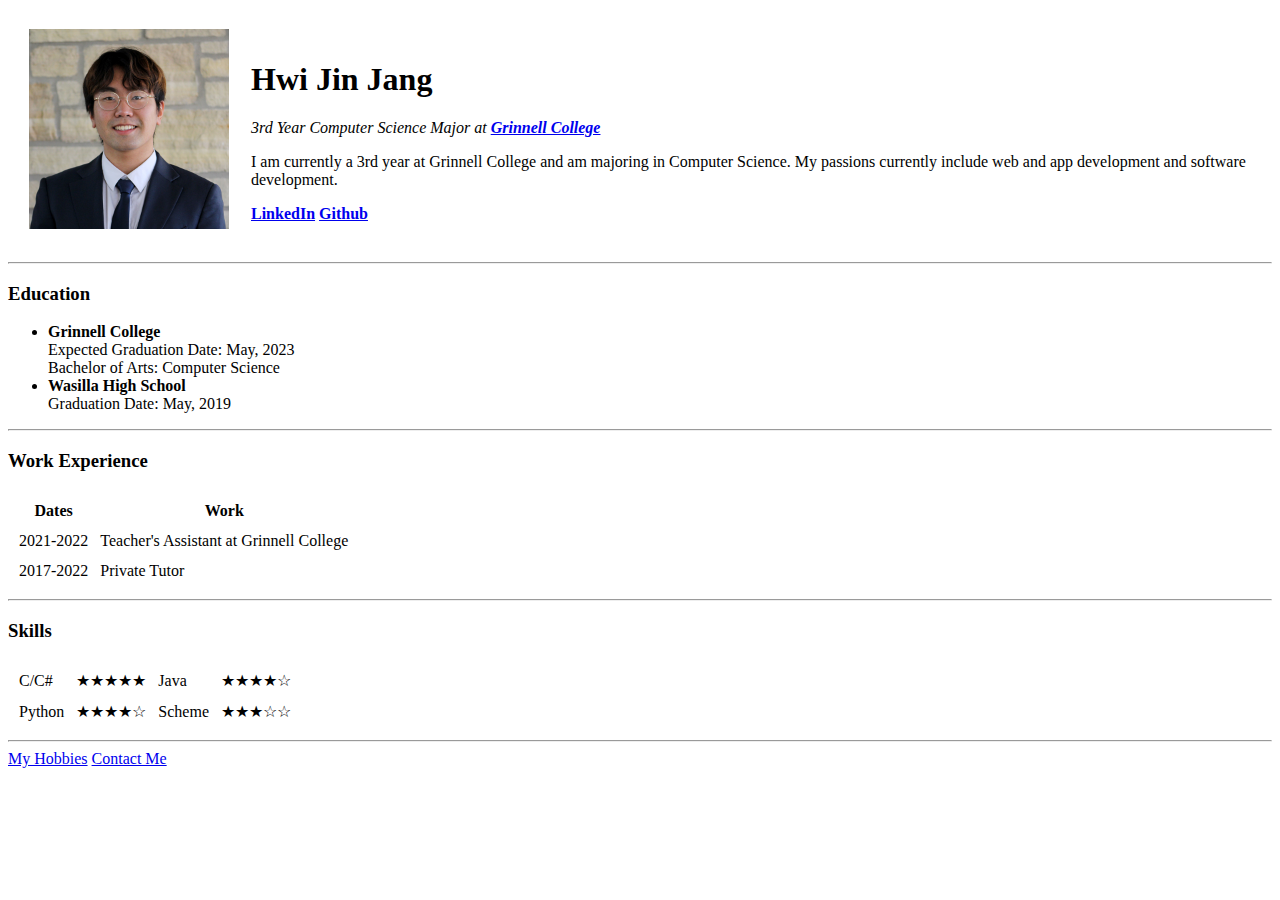
==== index.html @ 5e9c6393 "Add initial CV website files" ====
<!DOCTYPE html>

<html lang="en" dir="ltr">
<!-- lang is for language and dir is for direction-->

<head>
  <meta charset="utf-8"> <!-- Just always set this to utf-8-->
  <title>Hwi Jin Jang's Personal Site</title>
</head>

<body>
  <table cellspacing="20">
    <tr>
      <td><img src="images/portrait.jpg" alt="Hwi Jin profile picture" width="200" size="200"></td>
      <td>  <h1>Hwi Jin Jang</h1>
        <p><em>3rd Year Computer Science Major at <strong><a href="https://www.grinnell.edu/">Grinnell College</strong></em></a></p>
        <p>I am currently a 3rd year at Grinnell College and am majoring in Computer Science.
          My passions currently include web and app development and software development.</p>
          <strong><a href="https://www.linkedin.com/in/hwijinjang/">LinkedIn</a></strong>
          <strong><a href="https://github.com/Jang-HwiJin">Github</a><br></strong></td>
    </tr>
  </table>
  <hr>

  <h3><strong>Education</strong></h3>
  <ul>
    <li><strong>Grinnell College</strong><br>
      Expected Graduation Date: May, 2023<br>
      Bachelor of Arts: Computer Science</li>
    <li><strong>Wasilla High School</strong><br>
      Graduation Date: May, 2019<br></li>
  </ul>

  <hr>

  <h3>Work Experience</h3>
  <table cellspacing="10">
    <thead>
      <tr>
        <th>Dates</th>
        <th>Work</th>
      </tr>
    </thead>
    <tbody>
      <tr>
        <td>2021-2022</td>
        <td>Teacher's Assistant at Grinnell College</td>
      </tr>
      <tr>
        <td>2017-2022</td>
        <td>Private Tutor</td>
      </tr>
    </tbody>
  </table>

  <hr>

  <h3>Skills</h3>
  <table cellspacing="10">
    <tr>
      <td>C/C#</td>
      <td>★★★★★</td>
      <td>Java</td>
      <td>★★★★☆</td>
    </tr>
    <tr>
      <td>Python</td>
      <td>★★★★☆</td>
      <td>Scheme</td>
      <td>★★★☆☆</td>
    </tr>
  </table>

  <hr>

  <a href="hobbies.html">My Hobbies</a>
  <a href="contact.html">Contact Me</a>
</body>

</html>
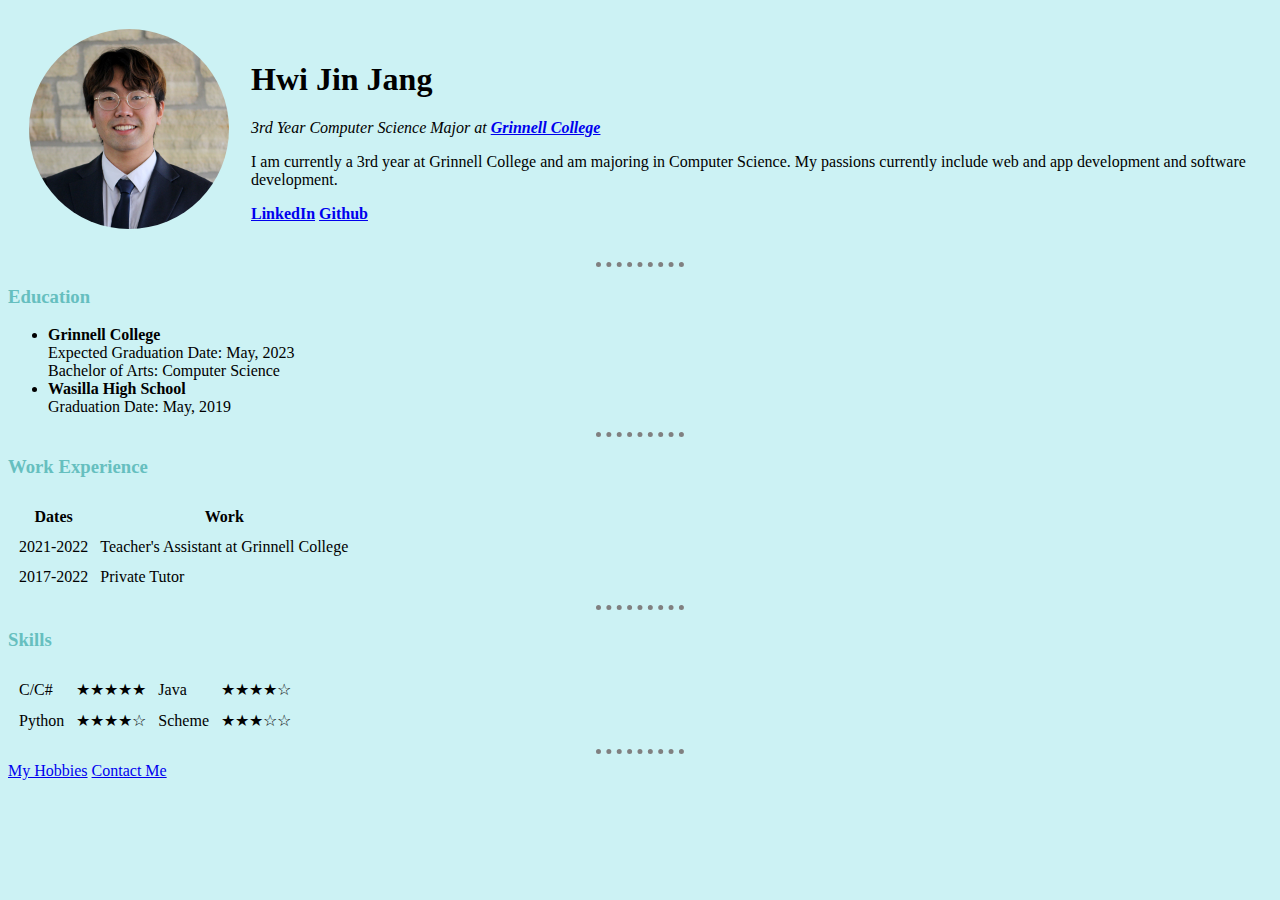
==== commit 88e8c847: "Added CSS file and changes to html" ====
--- a/index.html
+++ b/index.html
@@ -6,13 +6,14 @@
 <head>
   <meta charset="utf-8"> <!-- Just always set this to utf-8-->
   <title>Hwi Jin Jang's Personal Site</title>
+  <link rel="stylesheet" href="css/styles.css">
 </head>
 
 <body>
   <table cellspacing="20">
     <tr>
-      <td><img src="images/portrait.jpg" alt="Hwi Jin profile picture" width="200" size="200"></td>
-      <td>  <h1>Hwi Jin Jang</h1>
+      <td><img src="images/portrait.jpg" class="circular" alt="Hwi Jin profile picture" width="200" size="200"></td>
+      <td><h1>Hwi Jin Jang</h1>
         <p><em>3rd Year Computer Science Major at <strong><a href="https://www.grinnell.edu/">Grinnell College</strong></em></a></p>
         <p>I am currently a 3rd year at Grinnell College and am majoring in Computer Science.
           My passions currently include web and app development and software development.</p>
--- a/css/styles.css
+++ b/css/styles.css
@@ -0,0 +1,23 @@
+body {
+  background-color: #CCF2F4;
+}
+
+hr {
+  border-style: none;
+  border-top-style: dotted;
+  color: grey;
+  border-width: 5px;
+  width: 7%;
+}
+
+h3 {
+  color: #66BFBF;
+}
+
+h1 {
+  color: black;
+}
+
+.circular {
+  border-radius: 100%;
+}
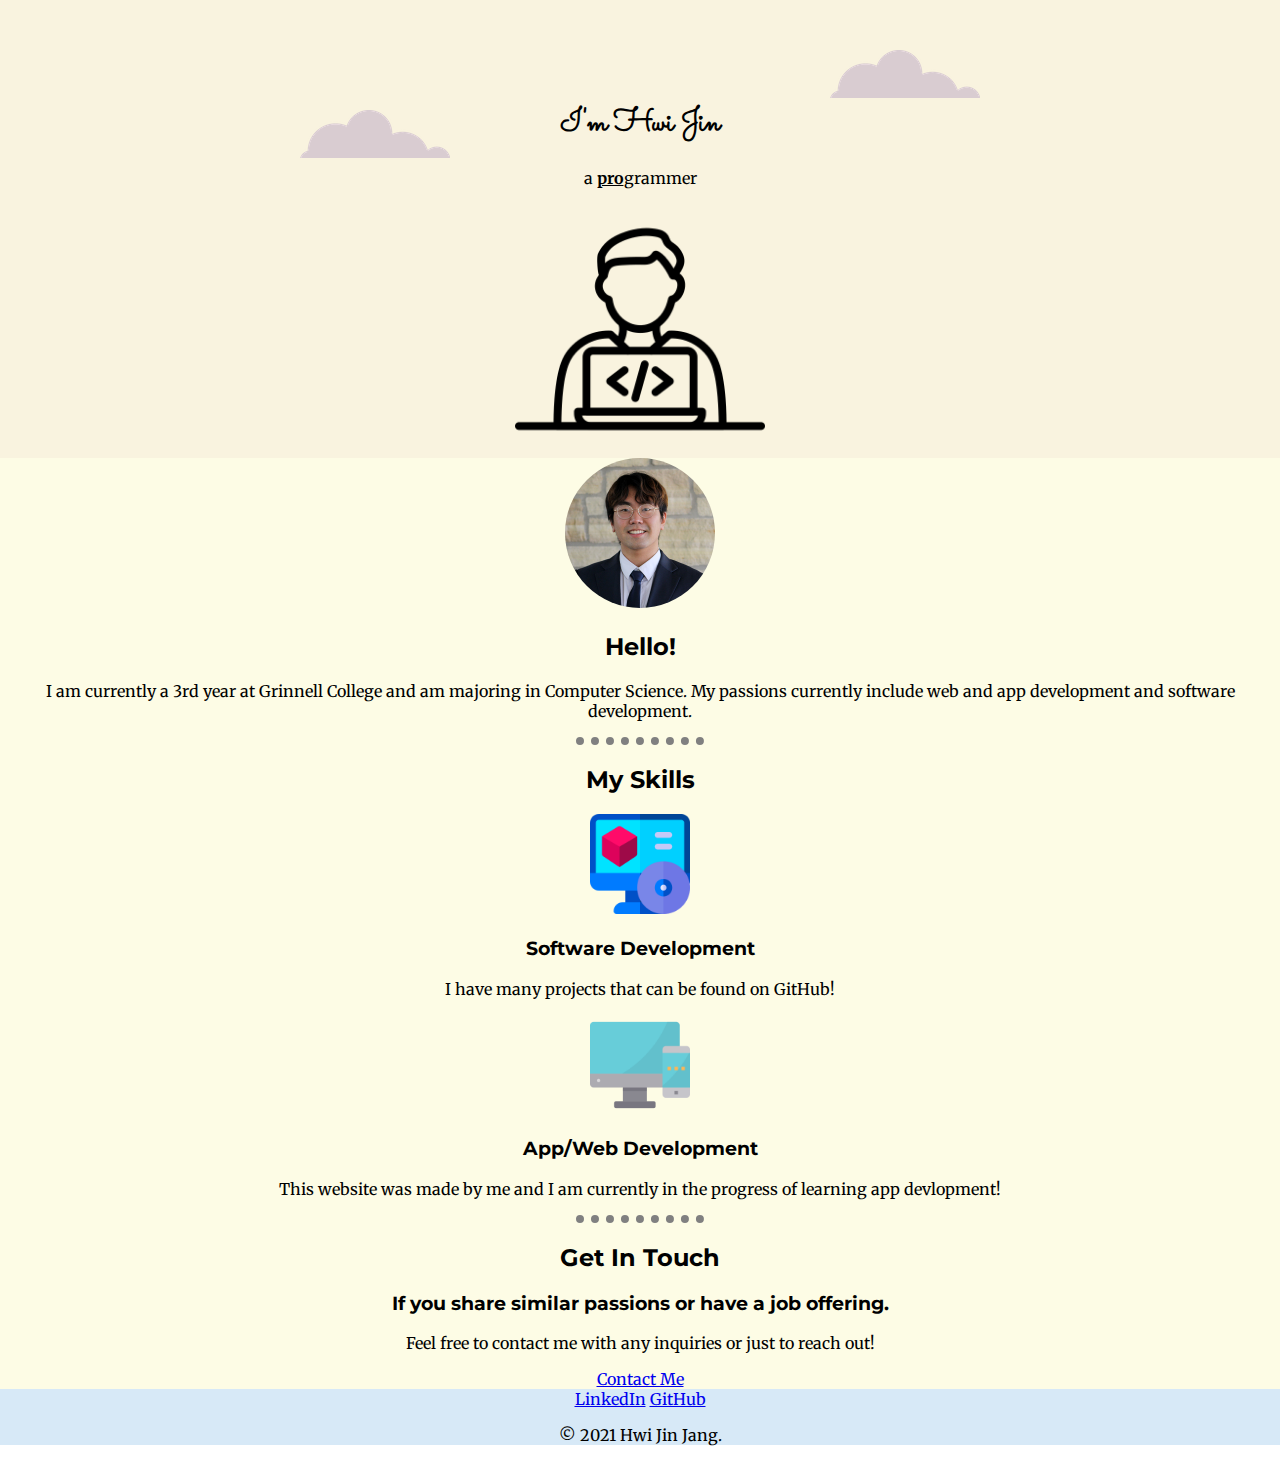
==== commit 644bda75: "New updated version of CSS and index" ====
--- a/index.html
+++ b/index.html
@@ -1,81 +1,59 @@
 <!DOCTYPE html>
+<html lang="en" dir="ltr">
+  <head>
+    <meta charset="utf-8">
+    <title>Hwi Jin Jang</title>
+    <link rel="stylesheet" href="css/styles.css">
+    <link rel="icon" href="favicon.ico">
+    <link rel="preconnect" href="https://fonts.googleapis.com">
+<link rel="preconnect" href="https://fonts.gstatic.com" crossorigin>
+<link href="https://fonts.googleapis.com/css2?family=Inconsolata&family=Merriweather&family=Montserrat&family=Sacramento&display=swap" rel="stylesheet">
+  </head>
+  <body>
+  <div class="top-container">
+    <img class="top-cloud" src="images/cloud.png" alt="cloud-img">
+    <h1>I'm Hwi Jin</h1>
+    <p>a <span><strong>pro</strong></span>grammer</p>
+    <img class="bot-cloud"src="images/cloud.png" alt="cloud-img">
+    <img height="250" src="images/programmer.png" alt="programmer-img">
+  </div>
+  <div class="middle-container">
+    <div class="profile">
+      <img class="circular" src="images/portrait.jpg" alt="portrait-img">
+      <h2>Hello!</h2>
+      <p>I am currently a 3rd year at Grinnell College and am majoring in Computer Science.
+        My passions currently include web and app development and software development.</p>
+    </div>
+    <hr>
+    <div class="skills">
+      <h2>My Skills</h2>
+      <div class="skill-row">
+        <img class="" src="images/software.png" height="100" alt="software-img">
+        <h3>Software Development</h3>
+        <p>I have many projects that can be found on GitHub!</p>
+      </div>
+      <div class="skill-row">
+        <img class="" src="images/connection.png" height="100" alt="phone-and-computer-img">
+        <h3>App/Web Development</h3>
+        <p>This website was made by me and I am currently in the progress of learning app devlopment!</p>
+      </div>
+    </div>
+    <hr>
+    <div class="contact-me">
+      <h2>Get In Touch</h2>
+      <h3>If you share similar passions or have a job offering.</h3>
+      <p>Feel free to contact me with any inquiries or just to reach out!</p>
+      <a class="btn" href="mailto:davidjang@gmail.com">Contact Me</a>
+    </div>
+  </div>
 
-<html lang="en" dir="ltr">
-<!-- lang is for language and dir is for direction-->
 
-<head>
-  <meta charset="utf-8"> <!-- Just always set this to utf-8-->
-  <title>Hwi Jin Jang's Personal Site</title>
-  <link rel="stylesheet" href="css/styles.css">
-</head>
+  <div class="bottom-container">
+    <a class="footer-link" href="https://www.linkedin.com/in/hwijinjang/">LinkedIn</a>
+    <a class="footer-link" href="https://github.com/Jang-HwiJin">GitHub</a>
+    <p>© 2021 Hwi Jin Jang.</p>
+  </div>
 
-<body>
-  <table cellspacing="20">
-    <tr>
-      <td><img src="images/portrait.jpg" class="circular" alt="Hwi Jin profile picture" width="200" size="200"></td>
-      <td><h1>Hwi Jin Jang</h1>
-        <p><em>3rd Year Computer Science Major at <strong><a href="https://www.grinnell.edu/">Grinnell College</strong></em></a></p>
-        <p>I am currently a 3rd year at Grinnell College and am majoring in Computer Science.
-          My passions currently include web and app development and software development.</p>
-          <strong><a href="https://www.linkedin.com/in/hwijinjang/">LinkedIn</a></strong>
-          <strong><a href="https://github.com/Jang-HwiJin">Github</a><br></strong></td>
-    </tr>
-  </table>
-  <hr>
 
-  <h3><strong>Education</strong></h3>
-  <ul>
-    <li><strong>Grinnell College</strong><br>
-      Expected Graduation Date: May, 2023<br>
-      Bachelor of Arts: Computer Science</li>
-    <li><strong>Wasilla High School</strong><br>
-      Graduation Date: May, 2019<br></li>
-  </ul>
-
-  <hr>
-
-  <h3>Work Experience</h3>
-  <table cellspacing="10">
-    <thead>
-      <tr>
-        <th>Dates</th>
-        <th>Work</th>
-      </tr>
-    </thead>
-    <tbody>
-      <tr>
-        <td>2021-2022</td>
-        <td>Teacher's Assistant at Grinnell College</td>
-      </tr>
-      <tr>
-        <td>2017-2022</td>
-        <td>Private Tutor</td>
-      </tr>
-    </tbody>
-  </table>
-
-  <hr>
-
-  <h3>Skills</h3>
-  <table cellspacing="10">
-    <tr>
-      <td>C/C#</td>
-      <td>★★★★★</td>
-      <td>Java</td>
-      <td>★★★★☆</td>
-    </tr>
-    <tr>
-      <td>Python</td>
-      <td>★★★★☆</td>
-      <td>Scheme</td>
-      <td>★★★☆☆</td>
-    </tr>
-  </table>
-
-  <hr>
-
-  <a href="hobbies.html">My Hobbies</a>
-  <a href="contact.html">Contact Me</a>
-</body>
-
+  </body>
 </html>
--- a/css/styles.css
+++ b/css/styles.css
@@ -1,23 +1,64 @@
 body {
-  background-color: #CCF2F4;
+  margin: 0;
+  text-align: center;
+  font-family: 'Merriweather', serif;
+}
+
+h1 {
+  margin-top: 0;
+  font-family: 'Sacramento', cursive;
+}
+
+h2 {
+  font-family: 'Montserrat', sans-serif;
+}
+
+
+h3 {
+  font-family: 'Montserrat', sans-serif;
+}
+
+span {
+  text-decoration: underline;
 }
 
 hr {
   border-style: none;
   border-top-style: dotted;
   color: grey;
-  border-width: 5px;
-  width: 7%;
+  border-width: 8px;
+  width: 10%;
 }
 
-h3 {
-  color: #66BFBF;
+.top-container {
+  background-color: #F9F3DF;
+  position: relative;
+  padding-top: 100px;
 }
 
-h1 {
-  color: black;
+.middle-container {
+  background-color: #FDFCE5;
+}
+
+.bottom-container {
+  background-color: #D7E9F7;
+}
+
+
+.top-cloud {
+  position: absolute;
+  right: 300px;
+  top: 50px;
+}
+
+.bot-cloud {
+  position: absolute;
+  left: 300px;
+  bottom: 300px;
 }
 
 .circular {
   border-radius: 100%;
+  width: 150px;
+  height: 150px;
 }
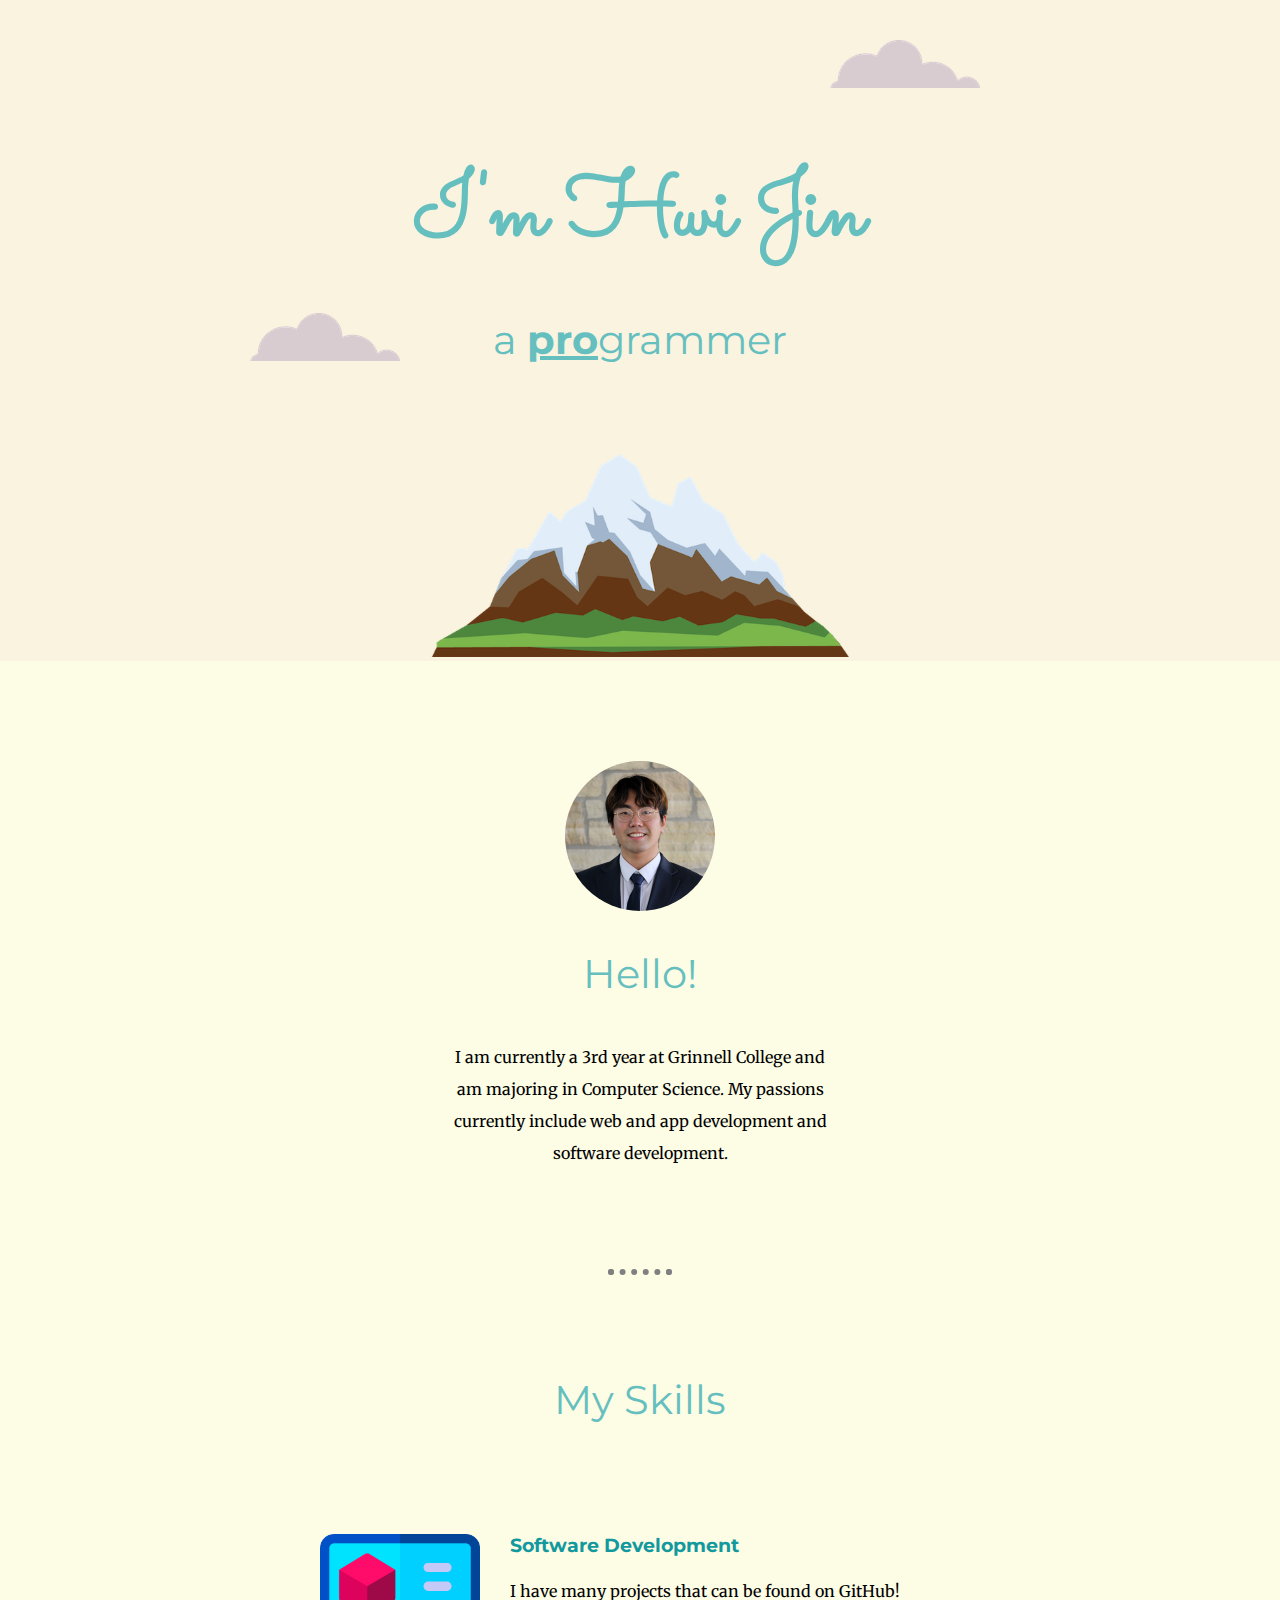
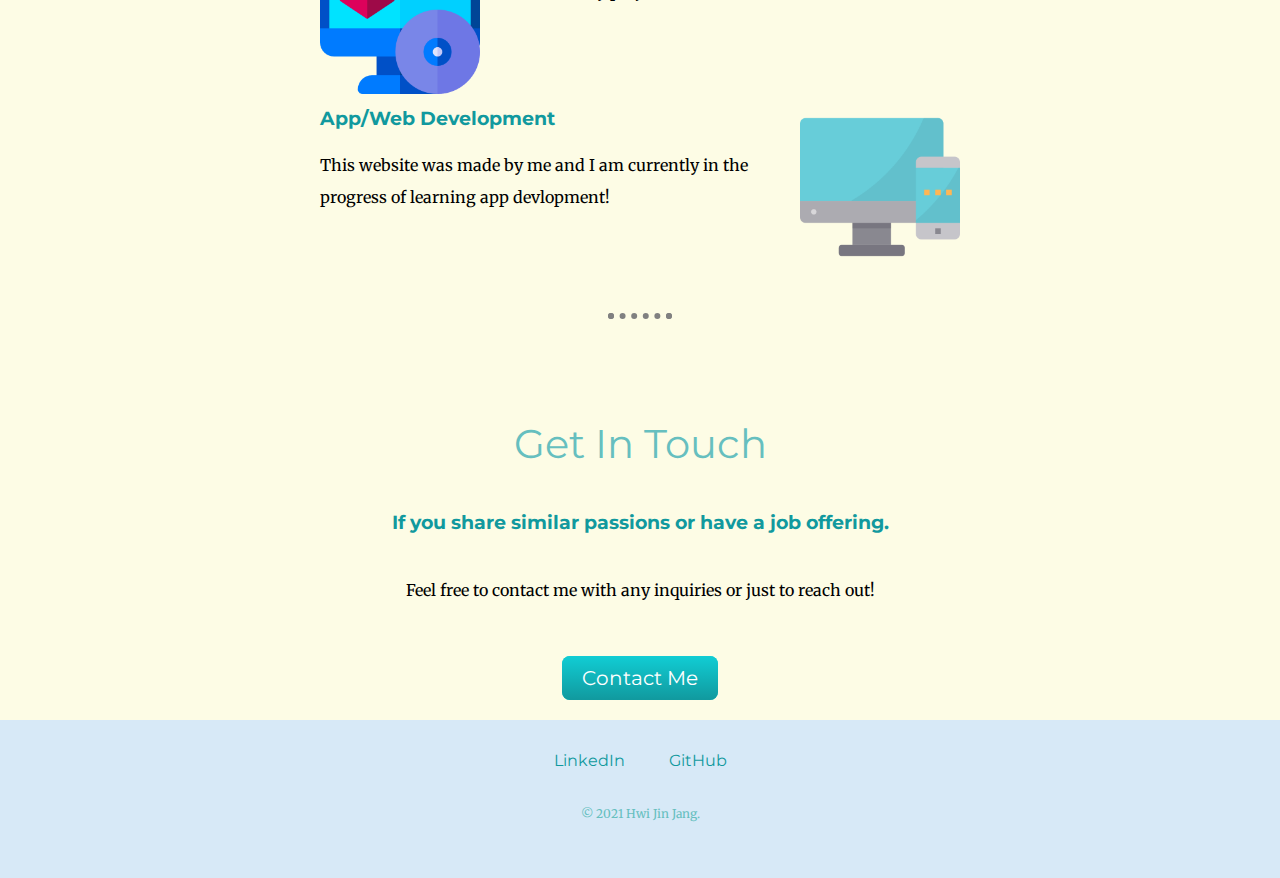
==== commit 24629c09: "Polished up the CV" ====
--- a/index.html
+++ b/index.html
@@ -1,39 +1,41 @@
 <!DOCTYPE html>
 <html lang="en" dir="ltr">
-  <head>
-    <meta charset="utf-8">
-    <title>Hwi Jin Jang</title>
-    <link rel="stylesheet" href="css/styles.css">
-    <link rel="icon" href="favicon.ico">
-    <link rel="preconnect" href="https://fonts.googleapis.com">
-<link rel="preconnect" href="https://fonts.gstatic.com" crossorigin>
-<link href="https://fonts.googleapis.com/css2?family=Inconsolata&family=Merriweather&family=Montserrat&family=Sacramento&display=swap" rel="stylesheet">
-  </head>
-  <body>
+
+<head>
+  <meta charset="utf-8">
+  <title>Hwi Jin Jang</title>
+  <link rel="stylesheet" href="css/styles.css">
+  <link rel="icon" href="favicon.ico">
+  <link rel="preconnect" href="https://fonts.googleapis.com">
+  <link rel="preconnect" href="https://fonts.gstatic.com" crossorigin>
+  <link href="https://fonts.googleapis.com/css2?family=Inconsolata&family=Merriweather&family=Montserrat&family=Sacramento&display=swap" rel="stylesheet">
+</head>
+
+<body>
   <div class="top-container">
     <img class="top-cloud" src="images/cloud.png" alt="cloud-img">
     <h1>I'm Hwi Jin</h1>
-    <p>a <span><strong>pro</strong></span>grammer</p>
-    <img class="bot-cloud"src="images/cloud.png" alt="cloud-img">
-    <img height="250" src="images/programmer.png" alt="programmer-img">
+    <h2>a <span class="pro"><strong>pro</strong></span>grammer</h2>
+    <img class="bot-cloud" src="images/cloud.png" alt="cloud-img">
+    <img height="250" src="images/mountain.png" alt="mountain-img">
   </div>
   <div class="middle-container">
     <div class="profile">
       <img class="circular" src="images/portrait.jpg" alt="portrait-img">
       <h2>Hello!</h2>
-      <p>I am currently a 3rd year at Grinnell College and am majoring in Computer Science.
+      <p class="intro">I am currently a 3rd year at Grinnell College and am majoring in Computer Science.
         My passions currently include web and app development and software development.</p>
     </div>
     <hr>
     <div class="skills">
       <h2>My Skills</h2>
       <div class="skill-row">
-        <img class="" src="images/software.png" height="100" alt="software-img">
+        <img class="software-img" src="images/software.png" alt="software-img">
         <h3>Software Development</h3>
         <p>I have many projects that can be found on GitHub!</p>
       </div>
       <div class="skill-row">
-        <img class="" src="images/connection.png" height="100" alt="phone-and-computer-img">
+        <img class="connection-img" src="images/connection.png" alt="phone-and-computer-img">
         <h3>App/Web Development</h3>
         <p>This website was made by me and I am currently in the progress of learning app devlopment!</p>
       </div>
@@ -42,18 +44,18 @@
     <div class="contact-me">
       <h2>Get In Touch</h2>
       <h3>If you share similar passions or have a job offering.</h3>
-      <p>Feel free to contact me with any inquiries or just to reach out!</p>
+      <p class="contact-message">Feel free to contact me with any inquiries or just to reach out!</p>
       <a class="btn" href="mailto:davidjang@gmail.com">Contact Me</a>
     </div>
   </div>
 
-
   <div class="bottom-container">
     <a class="footer-link" href="https://www.linkedin.com/in/hwijinjang/">LinkedIn</a>
     <a class="footer-link" href="https://github.com/Jang-HwiJin">GitHub</a>
-    <p>© 2021 Hwi Jin Jang.</p>
+    <p class="copyright">© 2021 Hwi Jin Jang.</p>
   </div>
 
 
-  </body>
+</body>
+
 </html>
--- a/css/styles.css
+++ b/css/styles.css
@@ -5,55 +5,72 @@
 }
 
 h1 {
-  margin-top: 0;
+  color: #66BFBF;
   font-family: 'Sacramento', cursive;
+  font-size: 5.625rem;
+  margin: 50px auto 0 auto;
 }
 
 h2 {
+  color: #66BFBF;
+  font-family: 'Montserrat', sans-serif;
+  font-size: 2.5rem;
+  font-weight: normal;
+  padding-bottom: 10px;
+}
+
+h3 {
+  color: #11999E;
   font-family: 'Montserrat', sans-serif;
 }
 
-
-h3 {
-  font-family: 'Montserrat', sans-serif;
+hr {
+  border: dotted grey 6px;
+  border-bottom: none;
+  margin: 100px auto;
+  width: 4%;
 }
 
-span {
-  text-decoration: underline;
+a {
+  color: #11999E;
+  font-family: 'Montserrat', sans-serif;
+  margin: 10px 20px;
+  text-decoration: none;
 }
 
-hr {
-  border-style: none;
-  border-top-style: dotted;
-  color: grey;
-  border-width: 8px;
-  width: 10%;
+a:hover {
+  color: #EAF6F6;
+}
+
+p {
+  line-height: 2;
 }
 
 .top-container {
   background-color: #F9F3DF;
+  padding-top: 100px;
   position: relative;
-  padding-top: 100px;
 }
 
 .middle-container {
   background-color: #FDFCE5;
+  padding: 100px 0 30px;
 }
 
 .bottom-container {
   background-color: #D7E9F7;
+  padding: 30px 0 20px;
 }
-
 
 .top-cloud {
   position: absolute;
   right: 300px;
-  top: 50px;
+  top: 40px;
 }
 
 .bot-cloud {
   position: absolute;
-  left: 300px;
+  left: 250px;
   bottom: 300px;
 }
 
@@ -62,3 +79,69 @@
   width: 150px;
   height: 150px;
 }
+
+.pro {
+  text-decoration: underline;
+}
+
+.intro {
+  margin: auto;
+  width: 30%;
+}
+
+.skill-row {
+  margin: 100px auto 100px auto;
+  text-align: left;
+  width: 50%;
+}
+
+.software-img {
+  width: 25%;
+  float: left;
+  margin-right: 30px;
+}
+
+.connection-img {
+  width: 25%;
+  float: right;
+  margin-left: 30px;
+  text-align: center;
+}
+
+.btn {
+  background: #11cdd4;
+  background-image: -webkit-linear-gradient(top, #11cdd4, #11999e);
+  background-image: -moz-linear-gradient(top, #11cdd4, #11999e);
+  background-image: -ms-linear-gradient(top, #11cdd4, #11999e);
+  background-image: -o-linear-gradient(top, #11cdd4, #11999e);
+  background-image: linear-gradient(to bottom, #11cdd4, #11999e);
+  -webkit-border-radius: 8;
+  -moz-border-radius: 8;
+  border-radius: 8px;
+  font-family: 'Montserrat', sans-serif;
+  color: #ffffff;
+  font-size: 20px;
+  padding: 10px 20px 10px 20px;
+  text-decoration: none;
+}
+
+.btn:hover {
+  background: #30e3cb;
+  background-image: -webkit-linear-gradient(top, #30e3cb, #2bc4ad);
+  background-image: -moz-linear-gradient(top, #30e3cb, #2bc4ad);
+  background-image: -ms-linear-gradient(top, #30e3cb, #2bc4ad);
+  background-image: -o-linear-gradient(top, #30e3cb, #2bc4ad);
+  background-image: linear-gradient(to bottom, #30e3cb, #2bc4ad);
+  text-decoration: none;
+}
+
+.contact-message {
+  margin: 40px auto 60px;
+  width: 40%;
+}
+
+.copyright {
+  color: #66BFBF;
+  font-size: 0.75rem;
+  padding: 20px 0;
+}
